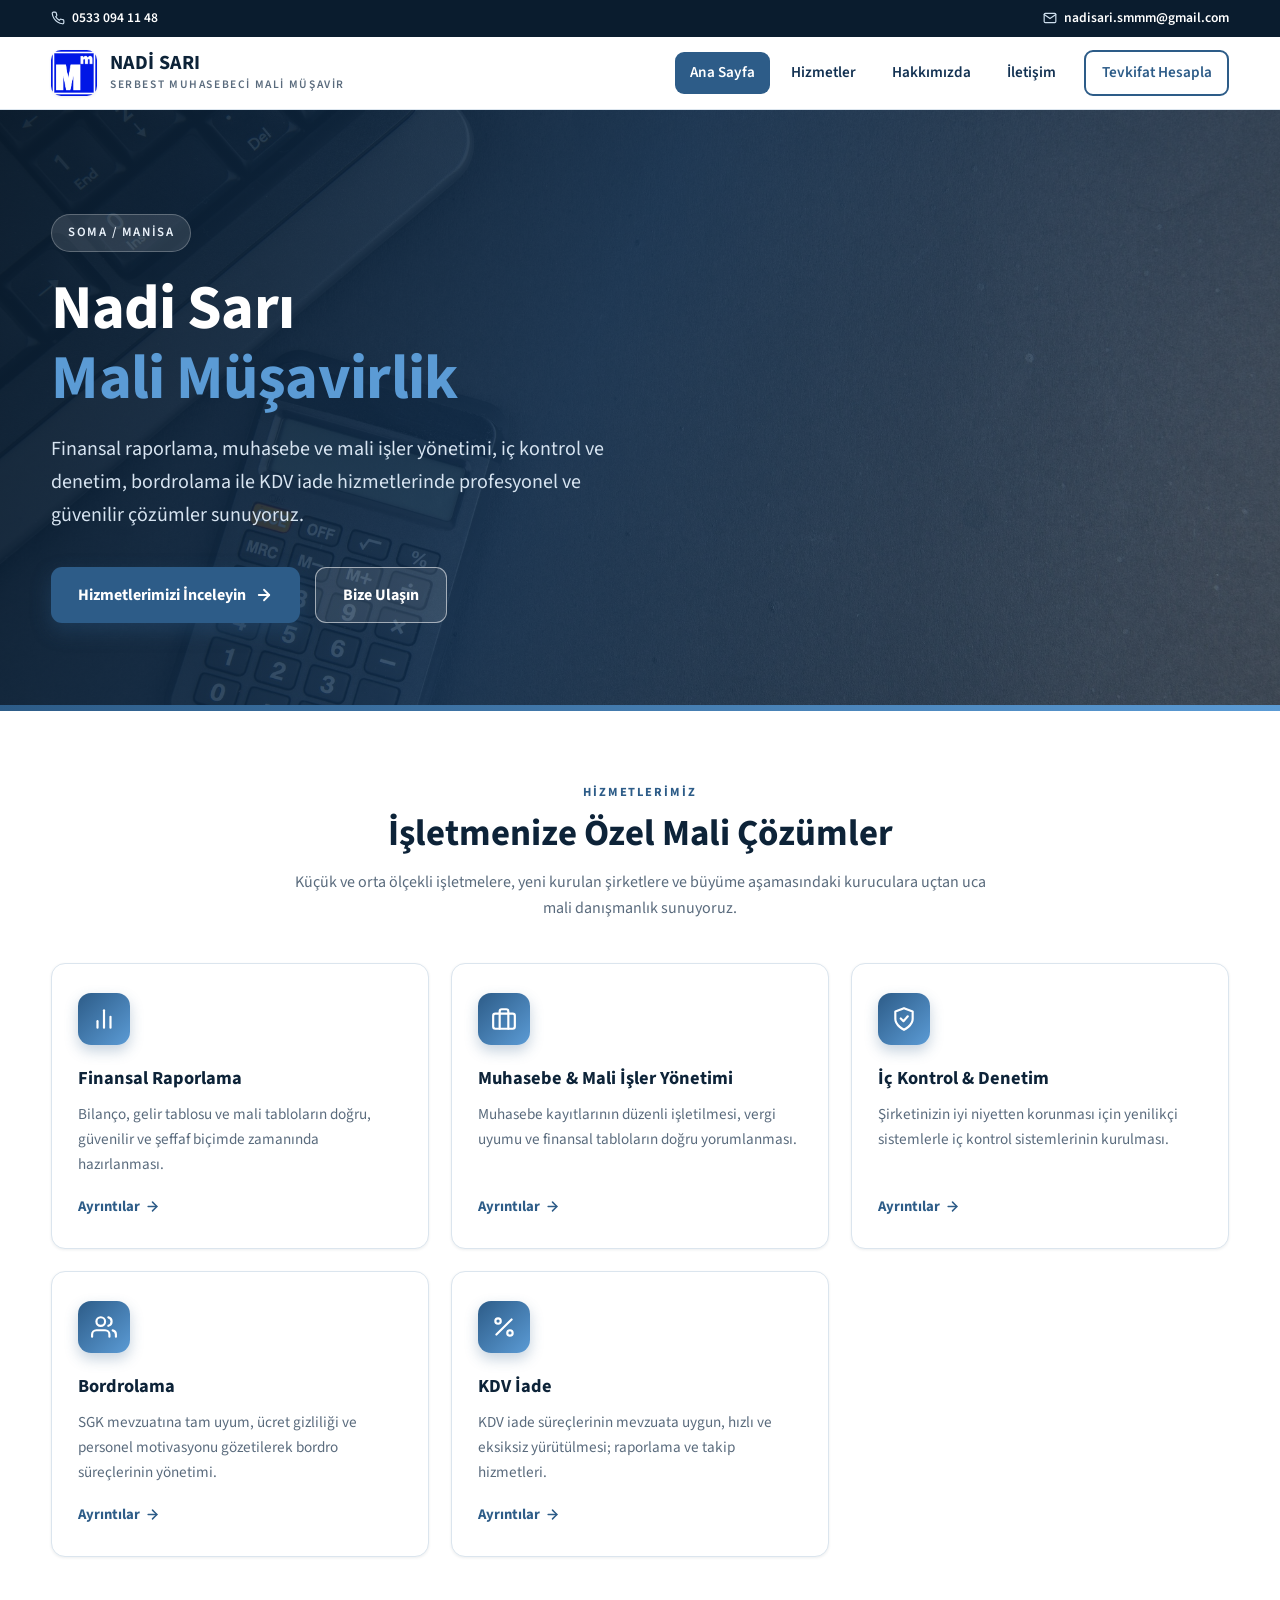
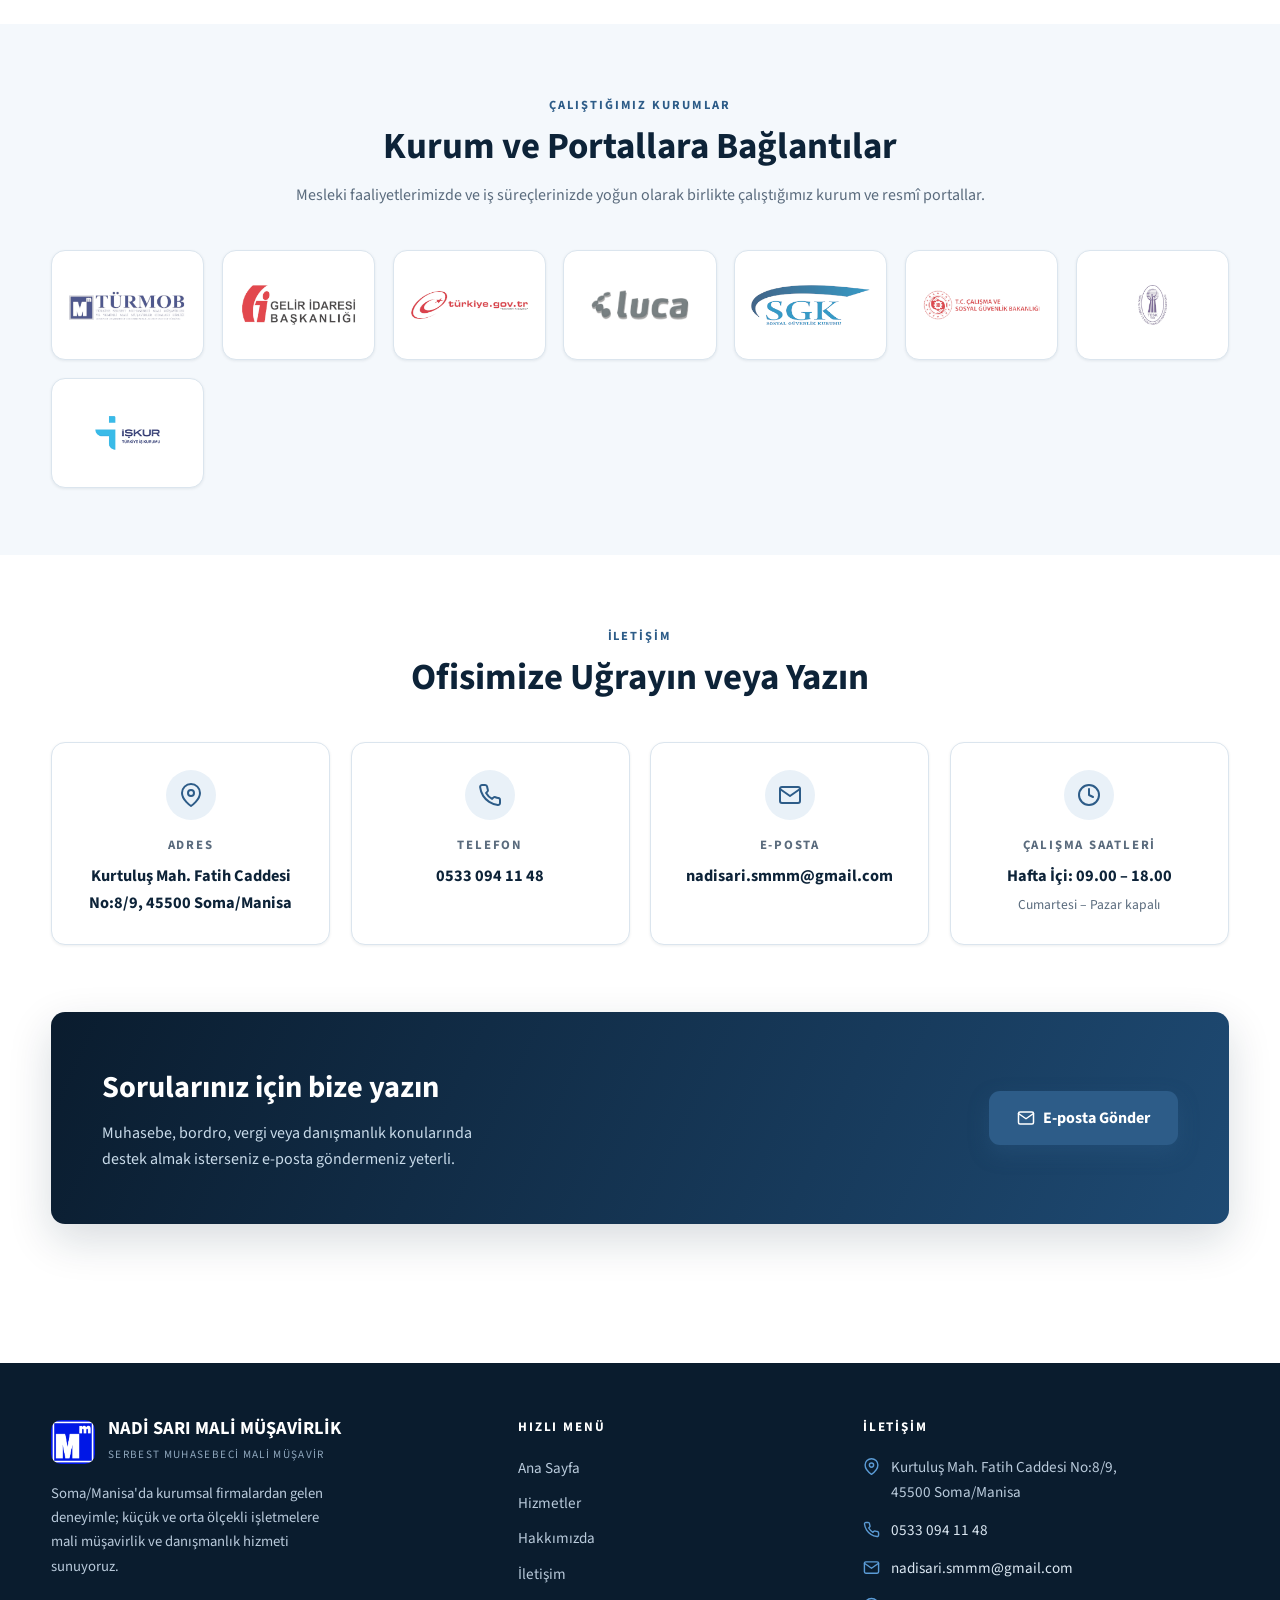
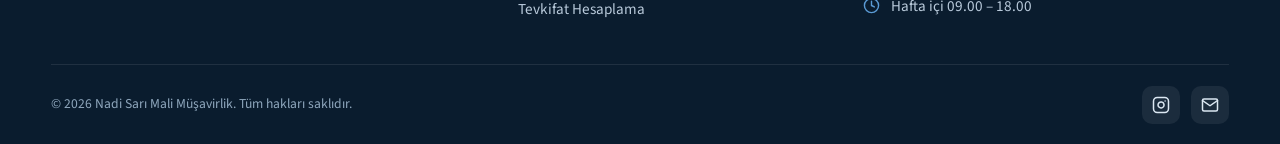
==== index.html @ 2aadb76c "İlk yükleme: Nadi Sarı Mali Müşavirlik statik sitesi (WordPress'ten GitHub Pages'e taşındı)" ====
<!DOCTYPE html>
<html lang="tr">
<head>
  <meta charset="UTF-8">
  <meta name="viewport" content="width=device-width, initial-scale=1.0">
  <title>Nadi Sarı Mali Müşavirlik — Soma/Manisa | Mali Müşavirlik ve Danışmanlık</title>
  <meta name="description" content="Serbest Muhasebeci Mali Müşavir Nadi Sarı — Soma/Manisa'da finansal raporlama, muhasebe yönetimi, iç kontrol, bordrolama ve KDV iade hizmetleri.">
  <link rel="icon" type="image/jpeg" href="assets/img/logo.jpg">
  <link rel="preconnect" href="https://fonts.googleapis.com">
  <link rel="preconnect" href="https://fonts.gstatic.com" crossorigin>
  <link href="https://fonts.googleapis.com/css2?family=Source+Sans+3:ital,wght@0,400;0,600;0,700;1,400&display=swap" rel="stylesheet">
  <link rel="stylesheet" href="assets/css/style.css">
</head>
<body>

  <!-- Üst şerit -->
  <div class="topbar">
    <div class="container">
      <span>
        <svg viewBox="0 0 24 24" fill="none" stroke="currentColor" stroke-width="2" stroke-linecap="round" stroke-linejoin="round"><path d="M22 16.92v3a2 2 0 0 1-2.18 2 19.79 19.79 0 0 1-8.63-3.07 19.5 19.5 0 0 1-6-6 19.79 19.79 0 0 1-3.07-8.67A2 2 0 0 1 4.11 2h3a2 2 0 0 1 2 1.72 12.84 12.84 0 0 0 .7 2.81 2 2 0 0 1-.45 2.11L8.09 9.91a16 16 0 0 0 6 6l1.27-1.27a2 2 0 0 1 2.11-.45 12.84 12.84 0 0 0 2.81.7A2 2 0 0 1 22 16.92z"/></svg>
        <a href="tel:+905330941148">0533 094 11 48</a>
      </span>
      <span>
        <svg viewBox="0 0 24 24" fill="none" stroke="currentColor" stroke-width="2" stroke-linecap="round" stroke-linejoin="round"><path d="M4 4h16c1.1 0 2 .9 2 2v12c0 1.1-.9 2-2 2H4c-1.1 0-2-.9-2-2V6c0-1.1.9-2 2-2z"/><polyline points="22,6 12,13 2,6"/></svg>
        <a href="mailto:nadisari.smmm@gmail.com">nadisari.smmm@gmail.com</a>
      </span>
    </div>
  </div>

  <!-- Header -->
  <header class="site-header">
    <div class="container header-inner">
      <a class="brand" href="index.html">
        <img src="assets/img/logo.jpg" alt="Nadi Sarı Mali Müşavirlik logosu" width="46" height="46">
        <span class="brand-text">
          <strong>NADİ SARI</strong>
          <small>Serbest Muhasebeci Mali Müşavir</small>
        </span>
      </a>
      <nav class="main-nav" aria-label="Ana menü">
        <ul>
          <li><a href="index.html" class="active">Ana Sayfa</a></li>
          <li><a href="hizmetler.html">Hizmetler</a></li>
          <li><a href="hakkimizda.html">Hakkımızda</a></li>
          <li><a href="iletisim.html">İletişim</a></li>
          <li><a href="tevkifat-hesaplama.html" class="nav-cta">Tevkifat Hesapla</a></li>
        </ul>
      </nav>
      <button class="nav-toggle" aria-expanded="false" aria-label="Menüyü aç/kapat">
        <svg viewBox="0 0 24 24" fill="none" stroke-width="2.4" stroke-linecap="round"><line x1="3" y1="6" x2="21" y2="6"/><line x1="3" y1="12" x2="21" y2="12"/><line x1="3" y1="18" x2="21" y2="18"/></svg>
      </button>
    </div>
  </header>

  <!-- Hero -->
  <section class="hero">
    <div class="container">
      <span class="hero-eyebrow">Soma / Manisa</span>
      <h1>Nadi Sarı<br><span>Mali Müşavirlik</span></h1>
      <p class="lead">
        Finansal raporlama, muhasebe ve mali işler yönetimi, iç kontrol ve denetim,
        bordrolama ile KDV iade hizmetlerinde profesyonel ve güvenilir çözümler sunuyoruz.
      </p>
      <div class="hero-actions">
        <a class="btn btn-primary" href="hizmetler.html">
          Hizmetlerimizi İnceleyin
          <svg viewBox="0 0 24 24" fill="none" stroke="currentColor" stroke-width="2.4" stroke-linecap="round" stroke-linejoin="round"><line x1="5" y1="12" x2="19" y2="12"/><polyline points="12 5 19 12 12 19"/></svg>
        </a>
        <a class="btn btn-ghost" href="iletisim.html">Bize Ulaşın</a>
      </div>
    </div>
  </section>

  <!-- Hizmetler özet -->
  <section class="section">
    <div class="container">
      <div class="section-head center reveal">
        <span class="kicker">Hizmetlerimiz</span>
        <h2>İşletmenize Özel Mali Çözümler</h2>
        <p>Küçük ve orta ölçekli işletmelere, yeni kurulan şirketlere ve büyüme aşamasındaki kuruculara uçtan uca mali danışmanlık sunuyoruz.</p>
      </div>
      <div class="cards">
        <article class="card reveal">
          <div class="icon"><svg viewBox="0 0 24 24" fill="none" stroke-width="2" stroke-linecap="round" stroke-linejoin="round"><line x1="18" y1="20" x2="18" y2="10"/><line x1="12" y1="20" x2="12" y2="4"/><line x1="6" y1="20" x2="6" y2="14"/></svg></div>
          <h3>Finansal Raporlama</h3>
          <p>Bilanço, gelir tablosu ve mali tabloların doğru, güvenilir ve şeffaf biçimde zamanında hazırlanması.</p>
          <a class="more" href="hizmetler.html">Ayrıntılar <svg viewBox="0 0 24 24" fill="none" stroke="currentColor" stroke-width="2.4" stroke-linecap="round" stroke-linejoin="round"><line x1="5" y1="12" x2="19" y2="12"/><polyline points="12 5 19 12 12 19"/></svg></a>
        </article>
        <article class="card reveal">
          <div class="icon"><svg viewBox="0 0 24 24" fill="none" stroke-width="2" stroke-linecap="round" stroke-linejoin="round"><rect x="2" y="7" width="20" height="14" rx="2"/><path d="M16 21V5a2 2 0 0 0-2-2h-4a2 2 0 0 0-2 2v16"/></svg></div>
          <h3>Muhasebe &amp; Mali İşler Yönetimi</h3>
          <p>Muhasebe kayıtlarının düzenli işletilmesi, vergi uyumu ve finansal tabloların doğru yorumlanması.</p>
          <a class="more" href="hizmetler.html">Ayrıntılar <svg viewBox="0 0 24 24" fill="none" stroke="currentColor" stroke-width="2.4" stroke-linecap="round" stroke-linejoin="round"><line x1="5" y1="12" x2="19" y2="12"/><polyline points="12 5 19 12 12 19"/></svg></a>
        </article>
        <article class="card reveal">
          <div class="icon"><svg viewBox="0 0 24 24" fill="none" stroke-width="2" stroke-linecap="round" stroke-linejoin="round"><path d="M12 22s8-4 8-10V5l-8-3-8 3v7c0 6 8 10 8 10z"/><polyline points="9 11.5 11.5 14 15.5 9.5"/></svg></div>
          <h3>İç Kontrol &amp; Denetim</h3>
          <p>Şirketinizin iyi niyetten korunması için yenilikçi sistemlerle iç kontrol sistemlerinin kurulması.</p>
          <a class="more" href="hizmetler.html">Ayrıntılar <svg viewBox="0 0 24 24" fill="none" stroke="currentColor" stroke-width="2.4" stroke-linecap="round" stroke-linejoin="round"><line x1="5" y1="12" x2="19" y2="12"/><polyline points="12 5 19 12 12 19"/></svg></a>
        </article>
        <article class="card reveal">
          <div class="icon"><svg viewBox="0 0 24 24" fill="none" stroke-width="2" stroke-linecap="round" stroke-linejoin="round"><path d="M17 21v-2a4 4 0 0 0-4-4H5a4 4 0 0 0-4 4v2"/><circle cx="9" cy="7" r="4"/><path d="M23 21v-2a4 4 0 0 0-3-3.87"/><path d="M16 3.13a4 4 0 0 1 0 7.75"/></svg></div>
          <h3>Bordrolama</h3>
          <p>SGK mevzuatına tam uyum, ücret gizliliği ve personel motivasyonu gözetilerek bordro süreçlerinin yönetimi.</p>
          <a class="more" href="hizmetler.html">Ayrıntılar <svg viewBox="0 0 24 24" fill="none" stroke="currentColor" stroke-width="2.4" stroke-linecap="round" stroke-linejoin="round"><line x1="5" y1="12" x2="19" y2="12"/><polyline points="12 5 19 12 12 19"/></svg></a>
        </article>
        <article class="card reveal">
          <div class="icon"><svg viewBox="0 0 24 24" fill="none" stroke-width="2" stroke-linecap="round" stroke-linejoin="round"><line x1="19" y1="5" x2="5" y2="19"/><circle cx="6.5" cy="6.5" r="2.5"/><circle cx="17.5" cy="17.5" r="2.5"/></svg></div>
          <h3>KDV İade</h3>
          <p>KDV iade süreçlerinin mevzuata uygun, hızlı ve eksiksiz yürütülmesi; raporlama ve takip hizmetleri.</p>
          <a class="more" href="hizmetler.html">Ayrıntılar <svg viewBox="0 0 24 24" fill="none" stroke="currentColor" stroke-width="2.4" stroke-linecap="round" stroke-linejoin="round"><line x1="5" y1="12" x2="19" y2="12"/><polyline points="12 5 19 12 12 19"/></svg></a>
        </article>
      </div>
    </div>
  </section>

  <!-- Kurum logoları -->
  <section class="section alt">
    <div class="container">
      <div class="section-head center reveal">
        <span class="kicker">Çalıştığımız Kurumlar</span>
        <h2>Kurum ve Portallara Bağlantılar</h2>
        <p>Mesleki faaliyetlerimizde ve iş süreçlerinizde yoğun olarak birlikte çalıştığımız kurum ve resmî portallar.</p>
      </div>
      <div class="logo-grid reveal">
        <a class="logo-cell" href="http://www.turmob.org.tr/" target="_blank" rel="noopener" title="Türkiye Serbest Muhasebeci Mali Müşavirler ve Yeminli Mali Müşavirler Odaları Birliği"><img src="assets/img/logo-turmob.png" alt="Türmob" loading="lazy" width="216" height="72"></a>
        <a class="logo-cell" href="http://www.gib.gov.tr/" target="_blank" rel="noopener" title="Gelir İdaresi Başkanlığı"><img src="assets/img/logo-gib.png" alt="Gelir İdaresi Başkanlığı" loading="lazy" width="216" height="72"></a>
        <a class="logo-cell" href="https://www.turkiye.gov.tr/" target="_blank" rel="noopener" title="e-Devlet Kapısı"><img src="assets/img/logo-edevlet.png" alt="e-Devlet" loading="lazy" width="216" height="72"></a>
        <a class="logo-cell" href="https://www.luca.com.tr/" target="_blank" rel="noopener" title="Luca"><img src="assets/img/logo-luca.png" alt="Luca" loading="lazy" width="216" height="72"></a>
        <a class="logo-cell" href="http://www.sgk.gov.tr/" target="_blank" rel="noopener" title="Sosyal Güvenlik Kurumu"><img src="assets/img/logo-sgk.png" alt="SGK" loading="lazy" width="216" height="72"></a>
        <a class="logo-cell" href="https://www.csgb.gov.tr/" target="_blank" rel="noopener" title="Çalışma ve Sosyal Güvenlik Bakanlığı"><img src="assets/img/logo-csgb.png" alt="ÇSGB" loading="lazy" width="216" height="72"></a>
        <a class="logo-cell" href="https://www.tesk.org.tr/" target="_blank" rel="noopener" title="Türkiye Esnaf ve Sanatkarları Konfederasyonu"><img src="assets/img/logo-tesk.png" alt="TESK" loading="lazy" width="216" height="72"></a>
        <a class="logo-cell" href="https://www.iskur.gov.tr/" target="_blank" rel="noopener" title="Türkiye İş Kurumu"><img src="assets/img/logo-iskur.png" alt="İŞKUR" loading="lazy" width="216" height="72"></a>
      </div>
    </div>
  </section>

  <!-- İletişim şeridi -->
  <section class="section">
    <div class="container">
      <div class="section-head center reveal">
        <span class="kicker">İletişim</span>
        <h2>Ofisimize Uğrayın veya Yazın</h2>
      </div>
      <div class="info-grid">
        <div class="info-card reveal">
          <div class="icon"><svg viewBox="0 0 24 24" fill="none" stroke-width="2" stroke-linecap="round" stroke-linejoin="round"><path d="M21 10c0 7-9 13-9 13s-9-6-9-13a9 9 0 0 1 18 0z"/><circle cx="12" cy="10" r="3"/></svg></div>
          <h3>Adres</h3>
          <p>Kurtuluş Mah. Fatih Caddesi<br>No:8/9, 45500 Soma/Manisa</p>
        </div>
        <div class="info-card reveal">
          <div class="icon"><svg viewBox="0 0 24 24" fill="none" stroke-width="2" stroke-linecap="round" stroke-linejoin="round"><path d="M22 16.92v3a2 2 0 0 1-2.18 2 19.79 19.79 0 0 1-8.63-3.07 19.5 19.5 0 0 1-6-6 19.79 19.79 0 0 1-3.07-8.67A2 2 0 0 1 4.11 2h3a2 2 0 0 1 2 1.72 12.84 12.84 0 0 0 .7 2.81 2 2 0 0 1-.45 2.11L8.09 9.91a16 16 0 0 0 6 6l1.27-1.27a2 2 0 0 1 2.11-.45 12.84 12.84 0 0 0 2.81.7A2 2 0 0 1 22 16.92z"/></svg></div>
          <h3>Telefon</h3>
          <a class="big" href="tel:+905330941148">0533 094 11 48</a>
        </div>
        <div class="info-card reveal">
          <div class="icon"><svg viewBox="0 0 24 24" fill="none" stroke-width="2" stroke-linecap="round" stroke-linejoin="round"><path d="M4 4h16c1.1 0 2 .9 2 2v12c0 1.1-.9 2-2 2H4c-1.1 0-2-.9-2-2V6c0-1.1.9-2 2-2z"/><polyline points="22,6 12,13 2,6"/></svg></div>
          <h3>E-posta</h3>
          <a class="big" href="mailto:nadisari.smmm@gmail.com">nadisari.smmm@gmail.com</a>
        </div>
        <div class="info-card reveal">
          <div class="icon"><svg viewBox="0 0 24 24" fill="none" stroke-width="2" stroke-linecap="round" stroke-linejoin="round"><circle cx="12" cy="12" r="10"/><polyline points="12 6 12 12 16 14"/></svg></div>
          <h3>Çalışma Saatleri</h3>
          <p>Hafta İçi: 09.00 – 18.00<small>Cumartesi – Pazar kapalı</small></p>
        </div>
      </div>
    </div>
  </section>

  <!-- CTA -->
  <section class="section" style="padding-top:0">
    <div class="container">
      <div class="cta-band reveal">
        <div>
          <h2>Sorularınız için bize yazın</h2>
          <p>Muhasebe, bordro, vergi veya danışmanlık konularında destek almak isterseniz e-posta göndermeniz yeterli.</p>
        </div>
        <a class="btn btn-primary" href="mailto:nadisari.smmm@gmail.com">
          <svg viewBox="0 0 24 24" fill="none" stroke="currentColor" stroke-width="2" stroke-linecap="round" stroke-linejoin="round"><path d="M4 4h16c1.1 0 2 .9 2 2v12c0 1.1-.9 2-2 2H4c-1.1 0-2-.9-2-2V6c0-1.1.9-2 2-2z"/><polyline points="22,6 12,13 2,6"/></svg>
          E-posta Gönder
        </a>
      </div>
    </div>
  </section>

  <!-- Footer -->
  <footer class="site-footer">
    <div class="container footer-main">
      <div>
        <div class="footer-brand">
          <img src="assets/img/logo.jpg" alt="Nadi Sarı Mali Müşavirlik logosu" width="44" height="44">
          <span><strong>NADİ SARI MALİ MÜŞAVİRLİK</strong><small>Serbest Muhasebeci Mali Müşavir</small></span>
        </div>
        <p>Soma/Manisa'da kurumsal firmalardan gelen deneyimle; küçük ve orta ölçekli işletmelere mali müşavirlik ve danışmanlık hizmeti sunuyoruz.</p>
      </div>
      <div>
        <h4>Hızlı Menü</h4>
        <ul class="footer-links">
          <li><a href="index.html">Ana Sayfa</a></li>
          <li><a href="hizmetler.html">Hizmetler</a></li>
          <li><a href="hakkimizda.html">Hakkımızda</a></li>
          <li><a href="iletisim.html">İletişim</a></li>
          <li><a href="tevkifat-hesaplama.html">Tevkifat Hesaplama</a></li>
        </ul>
      </div>
      <div>
        <h4>İletişim</h4>
        <ul class="footer-contact">
          <li><svg viewBox="0 0 24 24" fill="none" stroke-width="2" stroke-linecap="round" stroke-linejoin="round"><path d="M21 10c0 7-9 13-9 13s-9-6-9-13a9 9 0 0 1 18 0z"/><circle cx="12" cy="10" r="3"/></svg><span>Kurtuluş Mah. Fatih Caddesi No:8/9,<br>45500 Soma/Manisa</span></li>
          <li><svg viewBox="0 0 24 24" fill="none" stroke-width="2" stroke-linecap="round" stroke-linejoin="round"><path d="M22 16.92v3a2 2 0 0 1-2.18 2 19.79 19.79 0 0 1-8.63-3.07 19.5 19.5 0 0 1-6-6 19.79 19.79 0 0 1-3.07-8.67A2 2 0 0 1 4.11 2h3a2 2 0 0 1 2 1.72 12.84 12.84 0 0 0 .7 2.81 2 2 0 0 1-.45 2.11L8.09 9.91a16 16 0 0 0 6 6l1.27-1.27a2 2 0 0 1 2.11-.45 12.84 12.84 0 0 0 2.81.7A2 2 0 0 1 22 16.92z"/></svg><a href="tel:+905330941148">0533 094 11 48</a></li>
          <li><svg viewBox="0 0 24 24" fill="none" stroke-width="2" stroke-linecap="round" stroke-linejoin="round"><path d="M4 4h16c1.1 0 2 .9 2 2v12c0 1.1-.9 2-2 2H4c-1.1 0-2-.9-2-2V6c0-1.1.9-2 2-2z"/><polyline points="22,6 12,13 2,6"/></svg><a href="mailto:nadisari.smmm@gmail.com">nadisari.smmm@gmail.com</a></li>
          <li><svg viewBox="0 0 24 24" fill="none" stroke-width="2" stroke-linecap="round" stroke-linejoin="round"><circle cx="12" cy="12" r="10"/><polyline points="12 6 12 12 16 14"/></svg><span>Hafta içi 09.00 – 18.00</span></li>
        </ul>
      </div>
    </div>
    <div class="container footer-bottom">
      <span>© 2026 Nadi Sarı Mali Müşavirlik. Tüm hakları saklıdır.</span>
      <div class="footer-social">
        <a href="https://www.instagram.com/nadisari.smmm/" target="_blank" rel="noopener" aria-label="Instagram" title="Instagram">
          <svg viewBox="0 0 24 24" fill="none" stroke-width="2" stroke-linecap="round" stroke-linejoin="round"><rect x="2" y="2" width="20" height="20" rx="5" ry="5"/><path d="M16 11.37A4 4 0 1 1 12.63 8 4 4 0 0 1 16 11.37z"/><line x1="17.5" y1="6.5" x2="17.51" y2="6.5"/></svg>
        </a>
        <a href="mailto:nadisari.smmm@gmail.com" aria-label="E-posta" title="E-posta">
          <svg viewBox="0 0 24 24" fill="none" stroke-width="2" stroke-linecap="round" stroke-linejoin="round"><path d="M4 4h16c1.1 0 2 .9 2 2v12c0 1.1-.9 2-2 2H4c-1.1 0-2-.9-2-2V6c0-1.1.9-2 2-2z"/><polyline points="22,6 12,13 2,6"/></svg>
        </a>
      </div>
    </div>
  </footer>

  <script src="assets/js/main.js"></script>
</body>
</html>
---- assets/css/style.css ----
/* ============================================================
   NADİ SARI MALİ MÜŞAVİRLİK — GitHub Pages Statik Site
   Modern lacivert profesyonel tema
   ============================================================ */

:root {
  --navy-950: #0a1c2e;
  --navy-900: #0d2338;
  --navy-800: #123152;
  --blue-700: #1e4a73;
  --blue-600: #2d5c88;   /* marka laciverti (orijinal site) */
  --blue-500: #3d7ab0;
  --blue-400: #5b9bd5;
  --blue-100: #e9f1f8;
  --blue-050: #f4f8fc;
  --ink: #1c2b3a;
  --muted: #5a6b7d;
  --line: #dbe5ee;
  --bg: #ffffff;
  --radius: 14px;
  --shadow-sm: 0 1px 3px rgba(13, 35, 56, .08);
  --shadow-md: 0 8px 24px rgba(13, 35, 56, .10);
  --shadow-lg: 0 16px 44px rgba(13, 35, 56, .16);
  --font: "Source Sans 3", "Source Sans Pro", "Segoe UI", system-ui, -apple-system, Arial, sans-serif;
}

* { margin: 0; padding: 0; box-sizing: border-box; }

html { scroll-behavior: smooth; }

body {
  font-family: var(--font);
  color: var(--ink);
  background: var(--bg);
  line-height: 1.65;
  -webkit-font-smoothing: antialiased;
  text-rendering: optimizeLegibility;
}

img { max-width: 100%; display: block; }

a { color: var(--blue-600); text-decoration: none; }
a:hover { color: var(--blue-500); }

.container {
  width: min(1180px, 92%);
  margin-inline: auto;
}

/* ---------- Üst Bilgi Şeridi ---------- */
.topbar {
  background: var(--navy-950);
  color: #cfe0ef;
  font-size: .85rem;
}
.topbar .container {
  display: flex;
  justify-content: space-between;
  gap: 1rem;
  padding: .45rem 0;
  flex-wrap: wrap;
}
.topbar a { color: #ffffff; font-weight: 600; }
.topbar span { display: inline-flex; align-items: center; gap: .4rem; }
.topbar svg { width: 14px; height: 14px; flex: none; }

/* ---------- Header ---------- */
.site-header {
  position: sticky;
  top: 0;
  z-index: 100;
  background: rgba(255, 255, 255, .92);
  backdrop-filter: blur(10px);
  border-bottom: 1px solid var(--line);
  transition: box-shadow .25s ease;
}
.site-header.scrolled { box-shadow: var(--shadow-md); }

.header-inner {
  display: flex;
  align-items: center;
  justify-content: space-between;
  gap: 1.5rem;
  padding: .8rem 0;
}

.brand {
  display: flex;
  align-items: center;
  gap: .8rem;
  color: var(--navy-900);
}
.brand img {
  width: 46px;
  height: 46px;
  border-radius: 10px;
  box-shadow: var(--shadow-sm);
}
.brand-text strong {
  display: block;
  font-size: 1.25rem;
  font-weight: 700;
  letter-spacing: .02em;
  line-height: 1.2;
}
.brand-text small {
  display: block;
  font-size: .72rem;
  letter-spacing: .14em;
  color: var(--muted);
  font-weight: 600;
  text-transform: uppercase;
}

.main-nav ul {
  display: flex;
  align-items: center;
  gap: .35rem;
  list-style: none;
}
.main-nav a {
  display: block;
  padding: .55rem .95rem;
  border-radius: 9px;
  font-weight: 600;
  font-size: .95rem;
  color: var(--navy-800);
  transition: background .2s ease, color .2s ease;
}
.main-nav a:hover { background: var(--blue-100); color: var(--blue-700); }
.main-nav a.active { background: var(--blue-600); color: #fff; }
.main-nav a.nav-cta {
  border: 2px solid var(--blue-600);
  color: var(--blue-600);
  margin-left: .5rem;
}
.main-nav a.nav-cta:hover { background: var(--blue-600); color: #fff; }

.nav-toggle {
  display: none;
  background: none;
  border: 1.5px solid var(--line);
  border-radius: 10px;
  padding: .5rem .65rem;
  cursor: pointer;
}
.nav-toggle svg { width: 22px; height: 22px; stroke: var(--navy-800); }

/* ---------- Hero ---------- */
.hero {
  position: relative;
  color: #fff;
  background:
    linear-gradient(115deg, rgba(10, 28, 46, .93) 0%, rgba(18, 49, 82, .82) 45%, rgba(13, 35, 56, .55) 100%),
    url("../img/hero-office.jpg") center 40% / cover no-repeat;
  padding: 6.5rem 0 5.5rem;
  overflow: hidden;
}
.hero::after {
  content: "";
  position: absolute;
  inset: auto 0 0 0;
  height: 6px;
  background: linear-gradient(90deg, var(--blue-600), var(--blue-400));
}
.hero-eyebrow {
  display: inline-flex;
  align-items: center;
  gap: .5rem;
  background: rgba(255, 255, 255, .12);
  border: 1px solid rgba(255, 255, 255, .25);
  color: #eaf2fa;
  font-size: .8rem;
  font-weight: 600;
  letter-spacing: .12em;
  text-transform: uppercase;
  padding: .45rem 1rem;
  border-radius: 999px;
  margin-bottom: 1.4rem;
}
.hero h1 {
  font-size: clamp(2.4rem, 5.2vw, 3.9rem);
  line-height: 1.12;
  font-weight: 700;
  letter-spacing: -.01em;
  max-width: 15ch;
}
.hero h1 span { color: var(--blue-400); }
.hero p.lead {
  margin-top: 1.2rem;
  font-size: clamp(1.05rem, 1.6vw, 1.25rem);
  color: #d7e4f1;
  max-width: 58ch;
}
.hero-actions {
  margin-top: 2.2rem;
  display: flex;
  gap: .9rem;
  flex-wrap: wrap;
}

/* ---------- Butonlar ---------- */
.btn {
  display: inline-flex;
  align-items: center;
  gap: .55rem;
  padding: .85rem 1.7rem;
  border-radius: 11px;
  font-weight: 700;
  font-size: 1rem;
  transition: transform .18s ease, box-shadow .18s ease, background .18s ease, color .18s ease;
  cursor: pointer;
  border: none;
}
.btn svg { width: 18px; height: 18px; }
.btn-primary { background: var(--blue-600); color: #fff; box-shadow: 0 8px 20px rgba(45, 92, 136, .35); }
.btn-primary:hover { background: var(--blue-500); color: #fff; transform: translateY(-2px); box-shadow: 0 12px 26px rgba(45, 92, 136, .42); }
.btn-ghost { background: rgba(255, 255, 255, .1); color: #fff; border: 1.5px solid rgba(255, 255, 255, .55); }
.btn-ghost:hover { background: rgba(255, 255, 255, .2); color: #fff; }
.btn-outline { background: #fff; color: var(--blue-600); border: 2px solid var(--blue-600); }
.btn-outline:hover { background: var(--blue-600); color: #fff; }

/* ---------- Sayfa Banner (iç sayfalar) ---------- */
.page-hero {
  position: relative;
  color: #fff;
  background: linear-gradient(120deg, var(--navy-950), var(--blue-700) 85%);
  padding: 3.6rem 0 3rem;
}
.page-hero h1 { font-size: clamp(2rem, 4vw, 2.8rem); font-weight: 700; }
.page-hero p { margin-top: .6rem; color: #c9dbea; max-width: 70ch; }
.breadcrumb {
  font-size: .85rem;
  color: #9fb9d0;
  margin-bottom: .8rem;
  letter-spacing: .05em;
}
.breadcrumb a { color: #d9e6f2; }

/* ---------- Bölümler ---------- */
.section { padding: 4.2rem 0; }
.section.alt { background: var(--blue-050); }
.section-head { max-width: 720px; margin-bottom: 2.6rem; }
.section-head.center { margin-inline: auto; text-align: center; }
.section-head .kicker {
  display: inline-block;
  font-size: .78rem;
  font-weight: 700;
  letter-spacing: .16em;
  text-transform: uppercase;
  color: var(--blue-600);
  margin-bottom: .6rem;
}
.section-head h2 {
  font-size: clamp(1.7rem, 3.2vw, 2.3rem);
  color: var(--navy-900);
  line-height: 1.2;
}
.section-head p { margin-top: .8rem; color: var(--muted); }

/* ---------- Kartlar ---------- */
.cards {
  display: grid;
  grid-template-columns: repeat(auto-fit, minmax(300px, 1fr));
  gap: 1.4rem;
}
.card {
  background: #fff;
  border: 1px solid var(--line);
  border-radius: var(--radius);
  padding: 1.8rem 1.6rem;
  box-shadow: var(--shadow-sm);
  transition: transform .22s ease, box-shadow .22s ease, border-color .22s ease;
  display: flex;
  flex-direction: column;
}
.card:hover { transform: translateY(-5px); box-shadow: var(--shadow-md); border-color: #bcd2e4; }
.card .icon {
  width: 52px;
  height: 52px;
  border-radius: 13px;
  background: linear-gradient(135deg, var(--blue-600), var(--blue-400));
  display: grid;
  place-items: center;
  margin-bottom: 1.1rem;
  box-shadow: 0 6px 14px rgba(45, 92, 136, .28);
}
.card .icon svg { width: 26px; height: 26px; stroke: #fff; }
.card h3 { font-size: 1.15rem; color: var(--navy-900); margin-bottom: .55rem; }
.card p { color: var(--muted); font-size: .95rem; flex: 1; }
.card .more {
  margin-top: 1.1rem;
  font-weight: 700;
  font-size: .92rem;
  display: inline-flex;
  align-items: center;
  gap: .35rem;
}
.card .more svg { width: 15px; height: 15px; transition: transform .2s ease; }
.card .more:hover svg { transform: translateX(4px); }

/* ---------- Hizmet detay bölümleri ---------- */
.service-block {
  background: #fff;
  border: 1px solid var(--line);
  border-radius: var(--radius);
  box-shadow: var(--shadow-sm);
  padding: 2.4rem clamp(1.2rem, 4vw, 2.6rem);
  margin-bottom: 2rem;
}
.service-block .svc-head {
  display: flex;
  align-items: center;
  gap: 1rem;
  margin-bottom: 1.2rem;
}
.service-block .svc-head .icon {
  width: 54px; height: 54px; flex: none;
  border-radius: 14px;
  background: linear-gradient(135deg, var(--blue-600), var(--blue-400));
  display: grid; place-items: center;
  box-shadow: 0 6px 14px rgba(45, 92, 136, .28);
}
.service-block .svc-head .icon svg { width: 27px; height: 27px; stroke: #fff; }
.service-block h2 { color: var(--navy-900); font-size: clamp(1.25rem, 2.4vw, 1.6rem); line-height: 1.25; }
.service-block p { color: #33475b; margin-top: .9rem; }
.service-block ul {
  margin-top: 1.2rem;
  padding-left: 0;
  list-style: none;
  display: grid;
  gap: .55rem;
}
.service-block ul li {
  position: relative;
  padding-left: 1.7rem;
  color: #33475b;
}
.service-block ul li::before {
  content: "";
  position: absolute;
  left: 0;
  top: .5em;
  width: 1.05rem;
  height: 1.05rem;
  border-radius: 50%;
  background: var(--blue-100) url('data:image/svg+xml;utf8,<svg xmlns="http://www.w3.org/2000/svg" viewBox="0 0 24 24" fill="none" stroke="%232d5c88" stroke-width="3.4" stroke-linecap="round" stroke-linejoin="round"><polyline points="20 6 9 17 4 12"/></svg>') center / 70% no-repeat;
}

/* ---------- Kurum logo ızgarası ---------- */
.logo-grid {
  display: grid;
  grid-template-columns: repeat(auto-fit, minmax(150px, 1fr));
  gap: 1.1rem;
}
.logo-cell {
  background: #fff;
  border: 1px solid var(--line);
  border-radius: var(--radius);
  min-height: 110px;
  display: grid;
  place-items: center;
  padding: 1.1rem 1rem;
  box-shadow: var(--shadow-sm);
  transition: transform .2s ease, box-shadow .2s ease, border-color .2s ease;
}
.logo-cell:hover { transform: translateY(-4px); box-shadow: var(--shadow-md); border-color: #bcd2e4; }
.logo-cell img {
  width: 132px;
  height: auto;
  opacity: .82;
  filter: saturate(.9);
  transition: opacity .2s ease, filter .2s ease;
}
.logo-cell:hover img { opacity: 1; filter: saturate(1.1); }

/* ---------- İletişim bilgi kartları ---------- */
.info-grid {
  display: grid;
  grid-template-columns: repeat(auto-fit, minmax(240px, 1fr));
  gap: 1.3rem;
}
.info-card {
  background: #fff;
  border: 1px solid var(--line);
  border-radius: var(--radius);
  padding: 1.7rem 1.5rem;
  text-align: center;
  box-shadow: var(--shadow-sm);
  transition: transform .2s ease, box-shadow .2s ease;
}
.info-card:hover { transform: translateY(-4px); box-shadow: var(--shadow-md); }
.info-card .icon {
  width: 50px; height: 50px;
  margin: 0 auto .9rem;
  border-radius: 50%;
  background: var(--blue-100);
  display: grid; place-items: center;
}
.info-card .icon svg { width: 24px; height: 24px; stroke: var(--blue-600); }
.info-card h3 { font-size: .8rem; letter-spacing: .14em; text-transform: uppercase; color: var(--muted); margin-bottom: .45rem; }
.info-card p, .info-card a.big { color: var(--navy-900); font-weight: 700; font-size: 1.02rem; }
.info-card a.big:hover { color: var(--blue-500); }
.info-card small { display: block; margin-top: .25rem; color: var(--muted); font-weight: 400; }

/* ---------- CTA şerit ---------- */
.cta-band {
  background: linear-gradient(115deg, var(--navy-950), var(--blue-700));
  color: #fff;
  border-radius: var(--radius);
  padding: clamp(2rem, 5vw, 3.2rem);
  display: flex;
  align-items: center;
  justify-content: space-between;
  gap: 2rem;
  flex-wrap: wrap;
  box-shadow: var(--shadow-lg);
}
.cta-band h2 { font-size: clamp(1.4rem, 2.6vw, 1.9rem); }
.cta-band p { color: #c9dbea; margin-top: .4rem; max-width: 52ch; }

/* ---------- Hakkımızda ---------- */
.about-wrap {
  display: grid;
  grid-template-columns: 1.05fr .95fr;
  gap: 3rem;
  align-items: center;
}
.about-media {
  position: relative;
}
.about-media img {
  border-radius: var(--radius);
  box-shadow: var(--shadow-lg);
  width: 100%;
  object-fit: cover;
}
.about-media::before {
  content: "";
  position: absolute;
  inset: -14px auto auto -14px;
  width: 55%;
  height: 55%;
  border-radius: var(--radius);
  border: 3px solid var(--blue-100);
  z-index: -1;
}
.about-copy h2 { color: var(--navy-900); font-size: clamp(1.6rem, 3vw, 2.1rem); margin-bottom: 1rem; }
.about-copy p { color: #33475b; margin-bottom: 1rem; }
.about-facts {
  display: grid;
  grid-template-columns: repeat(auto-fit, minmax(150px, 1fr));
  gap: 1rem;
  margin-top: 1.6rem;
}
.fact {
  background: var(--blue-050);
  border: 1px solid var(--line);
  border-radius: 12px;
  padding: 1rem 1.1rem;
}
.fact strong { display: block; color: var(--blue-600); font-size: 1.25rem; }
.fact span { font-size: .85rem; color: var(--muted); }

/* ---------- Hesaplayıcı ---------- */
.calc-wrap {
  max-width: 640px;
  margin-inline: auto;
  background: #fff;
  border: 1px solid var(--line);
  border-radius: var(--radius);
  box-shadow: var(--shadow-md);
  padding: clamp(1.6rem, 4vw, 2.6rem);
}
.calc-field { margin-bottom: 1.2rem; }
.calc-field label {
  display: block;
  font-weight: 700;
  color: var(--navy-900);
  margin-bottom: .4rem;
  font-size: .95rem;
}
.calc-field input {
  width: 100%;
  padding: .85rem 1rem;
  border: 1.5px solid var(--line);
  border-radius: 10px;
  font-size: 1.05rem;
  font-family: var(--font);
  color: var(--ink);
  transition: border-color .2s ease, box-shadow .2s ease;
  background: var(--blue-050);
}
.calc-field input:focus {
  outline: none;
  border-color: var(--blue-600);
  background: #fff;
  box-shadow: 0 0 0 4px rgba(45, 92, 136, .12);
}
.calc-note { font-size: .85rem; color: var(--muted); margin-top: 1rem; }
.calc-results {
  margin-top: 1.6rem;
  border-top: 2px dashed var(--line);
  padding-top: 1.4rem;
  display: none;
}
.calc-results.show { display: block; }
.calc-row {
  display: flex;
  justify-content: space-between;
  align-items: center;
  gap: 1rem;
  padding: .7rem 1rem;
  border-radius: 10px;
  background: var(--blue-050);
  margin-bottom: .6rem;
}
.calc-row strong { color: var(--navy-900); }
.calc-row .val { font-variant-numeric: tabular-nums; font-weight: 700; color: var(--blue-600); font-size: 1.08rem; }
.calc-row.total { background: var(--navy-900); color: #fff; }
.calc-row.total strong, .calc-row.total .val { color: #fff; }
.calc-row.total .val { font-size: 1.25rem; }

/* ---------- Harita ---------- */
.map-frame {
  display: block;
  border-radius: var(--radius);
  overflow: hidden;
  box-shadow: var(--shadow-md);
  border: 1px solid var(--line);
  position: relative;
}
.map-frame img { width: 100%; height: auto; transition: transform .4s ease; }
.map-frame:hover img { transform: scale(1.025); }
.map-frame .map-overlay {
  position: absolute;
  inset: auto 1rem 1rem auto;
  background: rgba(10, 28, 46, .85);
  color: #fff;
  font-size: .85rem;
  font-weight: 600;
  padding: .55rem .95rem;
  border-radius: 999px;
  display: inline-flex;
  align-items: center;
  gap: .45rem;
}
.map-frame .map-overlay svg { width: 15px; height: 15px; }

/* ---------- Footer ---------- */
.site-footer {
  background: var(--navy-950);
  color: #b9cadb;
  margin-top: 4.5rem;
}
.footer-main {
  display: grid;
  grid-template-columns: 1.4fr 1fr 1.2fr;
  gap: 2.5rem;
  padding: 3.4rem 0 2.6rem;
}
.site-footer h4 {
  color: #fff;
  font-size: .82rem;
  letter-spacing: .14em;
  text-transform: uppercase;
  margin-bottom: 1rem;
}
.footer-brand { display: flex; align-items: center; gap: .8rem; margin-bottom: 1rem; }
.footer-brand img { width: 44px; height: 44px; border-radius: 10px; }
.footer-brand strong { color: #fff; font-size: 1.15rem; display: block; line-height: 1.2; }
.footer-brand small { color: #8fa7bd; font-size: .7rem; letter-spacing: .12em; text-transform: uppercase; }
.site-footer p { font-size: .92rem; max-width: 40ch; }
.footer-links { list-style: none; display: grid; gap: .55rem; }
.footer-links a { color: #b9cadb; font-size: .95rem; transition: color .2s ease, padding-left .2s ease; }
.footer-links a:hover { color: #fff; padding-left: 4px; }
.footer-contact { list-style: none; display: grid; gap: .8rem; font-size: .95rem; }
.footer-contact li { display: flex; gap: .7rem; align-items: flex-start; }
.footer-contact svg { width: 17px; height: 17px; flex: none; margin-top: .2rem; stroke: var(--blue-400); }
.footer-contact a { color: #dbe7f2; }
.footer-contact a:hover { color: #fff; }
.footer-bottom {
  border-top: 1px solid rgba(255, 255, 255, .09);
  padding: 1.3rem 0;
  display: flex;
  justify-content: space-between;
  align-items: center;
  gap: 1rem;
  flex-wrap: wrap;
  font-size: .85rem;
  color: #8fa7bd;
}
.footer-social { display: flex; gap: .7rem; }
.footer-social a {
  width: 38px; height: 38px;
  border-radius: 10px;
  background: rgba(255, 255, 255, .07);
  display: grid; place-items: center;
  transition: background .2s ease, transform .2s ease;
}
.footer-social a:hover { background: var(--blue-600); transform: translateY(-2px); }
.footer-social svg { width: 18px; height: 18px; stroke: #dbe7f2; }

/* ---------- 404 ---------- */
.notfound { text-align: center; padding: 5rem 0 6rem; }
.notfound h1 { font-size: clamp(4rem, 10vw, 7rem); color: var(--blue-600); line-height: 1; }
.notfound p { color: var(--muted); margin: 1rem 0 2rem; }

/* ---------- Görünüm animasyonları ---------- */
.reveal { opacity: 0; transform: translateY(22px); transition: opacity .6s ease, transform .6s ease; }
.reveal.visible { opacity: 1; transform: none; }
body.no-observer .reveal { opacity: 1; transform: none; }

/* ---------- Responsive ---------- */
@media (max-width: 940px) {
  .about-wrap { grid-template-columns: 1fr; }
  .footer-main { grid-template-columns: 1fr 1fr; }
}

@media (max-width: 780px) {
  .topbar { display: none; }
  .nav-toggle { display: inline-flex; }
  .main-nav {
    position: absolute;
    top: 100%;
    left: 0;
    right: 0;
    background: #fff;
    border-bottom: 1px solid var(--line);
    box-shadow: var(--shadow-md);
    display: none;
  }
  .main-nav.open { display: block; }
  .main-nav ul { flex-direction: column; align-items: stretch; padding: .8rem 4%; gap: .2rem; }
  .main-nav a { padding: .8rem 1rem; }
  .main-nav a.nav-cta { margin-left: 0; margin-top: .4rem; text-align: center; }
  .hero { padding: 4.6rem 0 4rem; }
  .section { padding: 3rem 0; }
}

@media (max-width: 560px) {
  .footer-main { grid-template-columns: 1fr; }
  .brand-text strong { font-size: 1.08rem; }
  .footer-bottom { justify-content: center; text-align: center; }
}
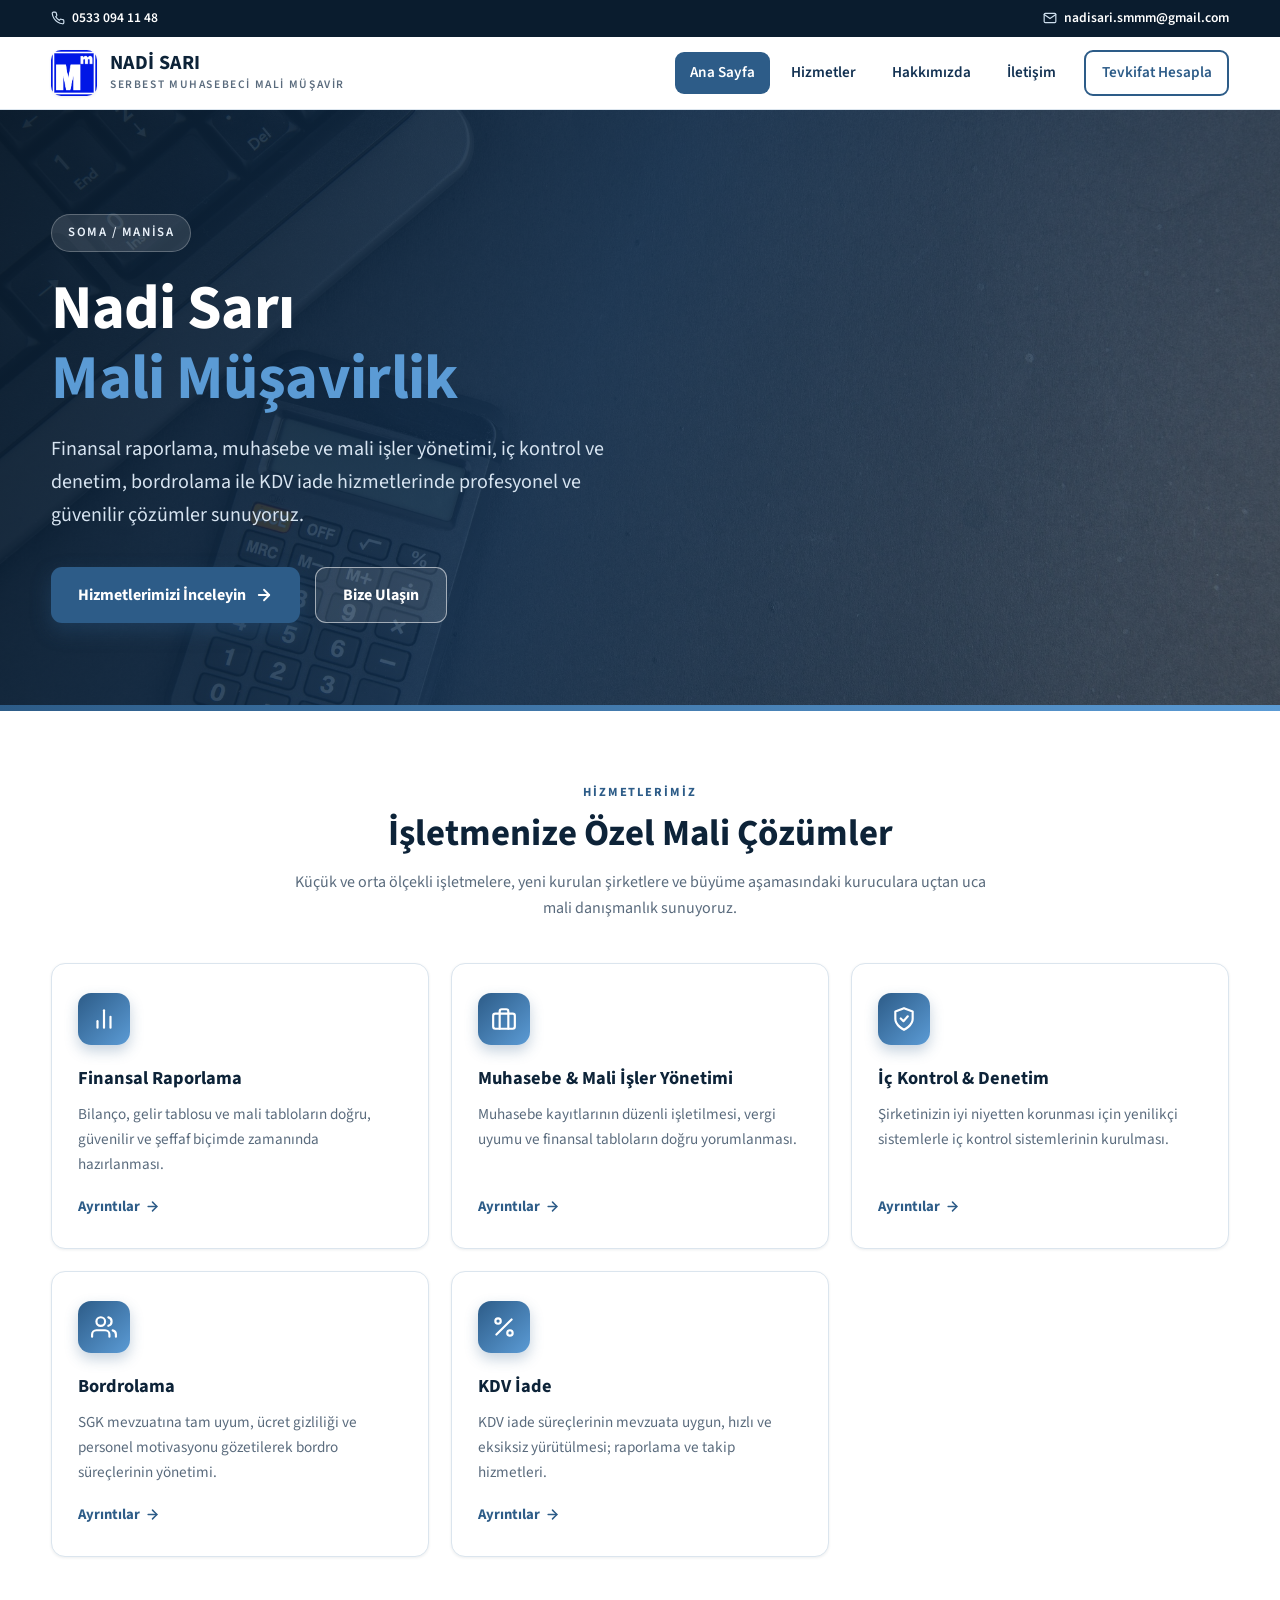
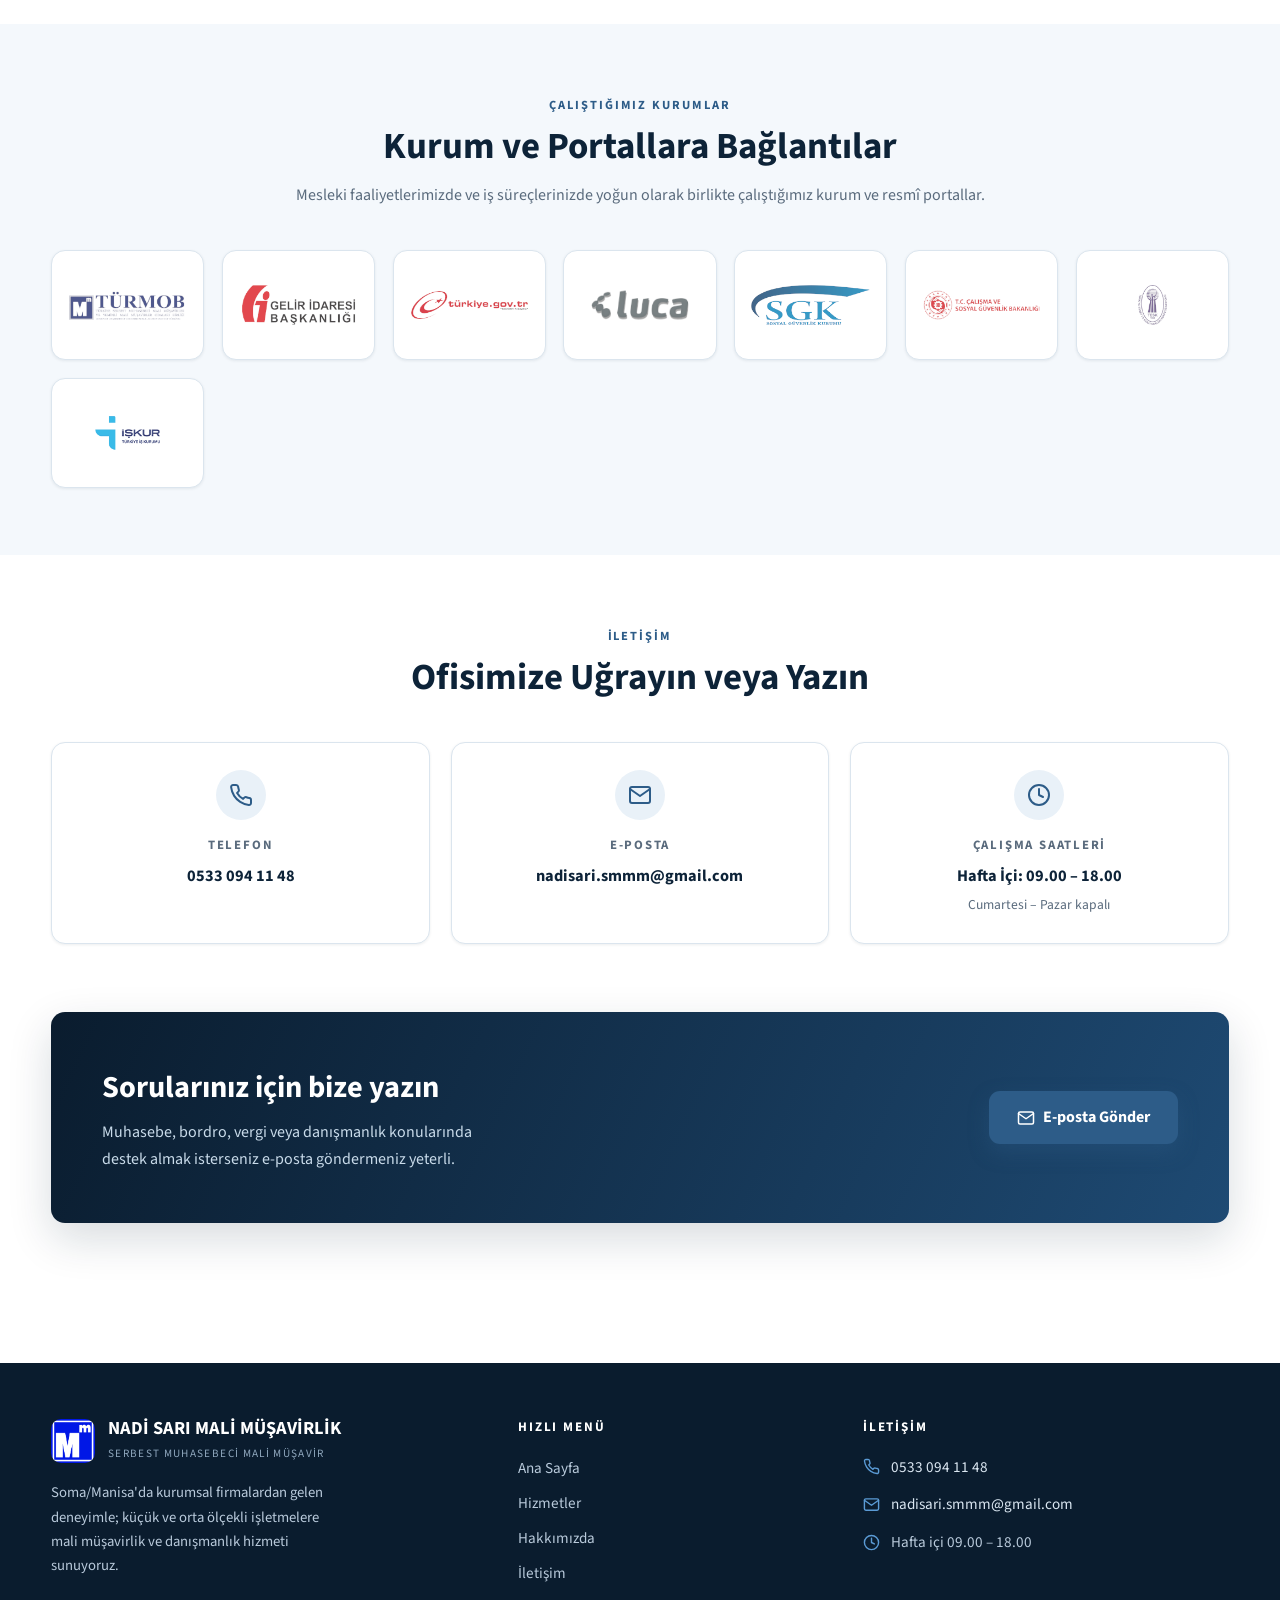
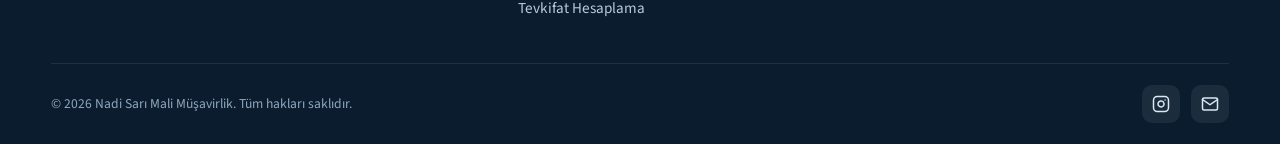
==== commit 5bf5cb27: "Ofis adresi ve harita gecici olarak siteden cikarildi (adres guncellenecek)" ====
--- a/index.html
+++ b/index.html
@@ -144,11 +144,6 @@
       </div>
       <div class="info-grid">
         <div class="info-card reveal">
-          <div class="icon"><svg viewBox="0 0 24 24" fill="none" stroke-width="2" stroke-linecap="round" stroke-linejoin="round"><path d="M21 10c0 7-9 13-9 13s-9-6-9-13a9 9 0 0 1 18 0z"/><circle cx="12" cy="10" r="3"/></svg></div>
-          <h3>Adres</h3>
-          <p>Kurtuluş Mah. Fatih Caddesi<br>No:8/9, 45500 Soma/Manisa</p>
-        </div>
-        <div class="info-card reveal">
           <div class="icon"><svg viewBox="0 0 24 24" fill="none" stroke-width="2" stroke-linecap="round" stroke-linejoin="round"><path d="M22 16.92v3a2 2 0 0 1-2.18 2 19.79 19.79 0 0 1-8.63-3.07 19.5 19.5 0 0 1-6-6 19.79 19.79 0 0 1-3.07-8.67A2 2 0 0 1 4.11 2h3a2 2 0 0 1 2 1.72 12.84 12.84 0 0 0 .7 2.81 2 2 0 0 1-.45 2.11L8.09 9.91a16 16 0 0 0 6 6l1.27-1.27a2 2 0 0 1 2.11-.45 12.84 12.84 0 0 0 2.81.7A2 2 0 0 1 22 16.92z"/></svg></div>
           <h3>Telefon</h3>
           <a class="big" href="tel:+905330941148">0533 094 11 48</a>
@@ -206,7 +201,6 @@
       <div>
         <h4>İletişim</h4>
         <ul class="footer-contact">
-          <li><svg viewBox="0 0 24 24" fill="none" stroke-width="2" stroke-linecap="round" stroke-linejoin="round"><path d="M21 10c0 7-9 13-9 13s-9-6-9-13a9 9 0 0 1 18 0z"/><circle cx="12" cy="10" r="3"/></svg><span>Kurtuluş Mah. Fatih Caddesi No:8/9,<br>45500 Soma/Manisa</span></li>
           <li><svg viewBox="0 0 24 24" fill="none" stroke-width="2" stroke-linecap="round" stroke-linejoin="round"><path d="M22 16.92v3a2 2 0 0 1-2.18 2 19.79 19.79 0 0 1-8.63-3.07 19.5 19.5 0 0 1-6-6 19.79 19.79 0 0 1-3.07-8.67A2 2 0 0 1 4.11 2h3a2 2 0 0 1 2 1.72 12.84 12.84 0 0 0 .7 2.81 2 2 0 0 1-.45 2.11L8.09 9.91a16 16 0 0 0 6 6l1.27-1.27a2 2 0 0 1 2.11-.45 12.84 12.84 0 0 0 2.81.7A2 2 0 0 1 22 16.92z"/></svg><a href="tel:+905330941148">0533 094 11 48</a></li>
           <li><svg viewBox="0 0 24 24" fill="none" stroke-width="2" stroke-linecap="round" stroke-linejoin="round"><path d="M4 4h16c1.1 0 2 .9 2 2v12c0 1.1-.9 2-2 2H4c-1.1 0-2-.9-2-2V6c0-1.1.9-2 2-2z"/><polyline points="22,6 12,13 2,6"/></svg><a href="mailto:nadisari.smmm@gmail.com">nadisari.smmm@gmail.com</a></li>
           <li><svg viewBox="0 0 24 24" fill="none" stroke-width="2" stroke-linecap="round" stroke-linejoin="round"><circle cx="12" cy="12" r="10"/><polyline points="12 6 12 12 16 14"/></svg><span>Hafta içi 09.00 – 18.00</span></li>
